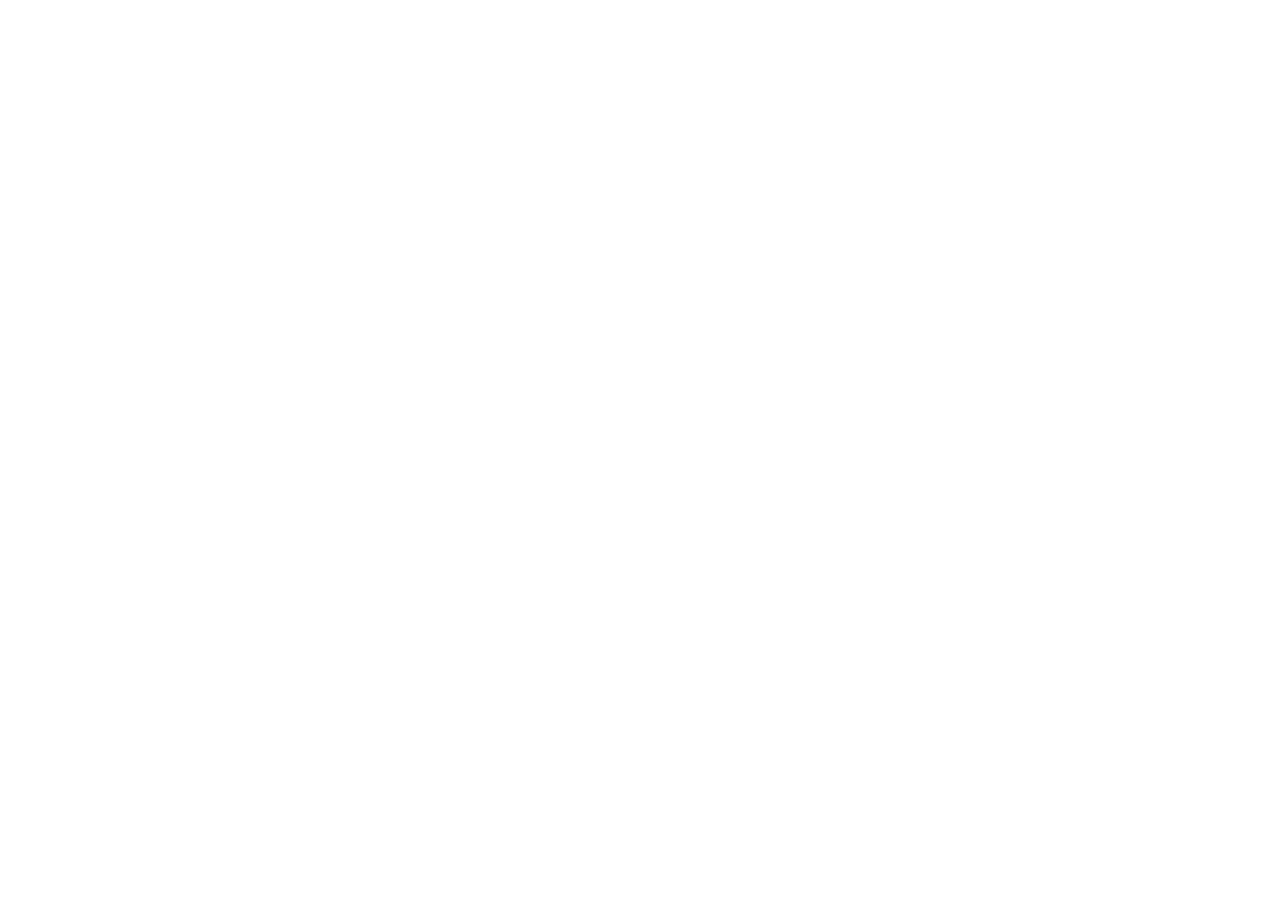
==== mainPage/mainPageIndex.html @ fe7f5686 "v1.0.0" ====
<!DOCTYPE html>
<html lang="en">
<head>
    <meta charset="UTF-8">
    <meta name="viewport" content="width=device-width, initial-scale=1.0">
    <title>Document</title>
</head>
<body>
    
</body>
</html>
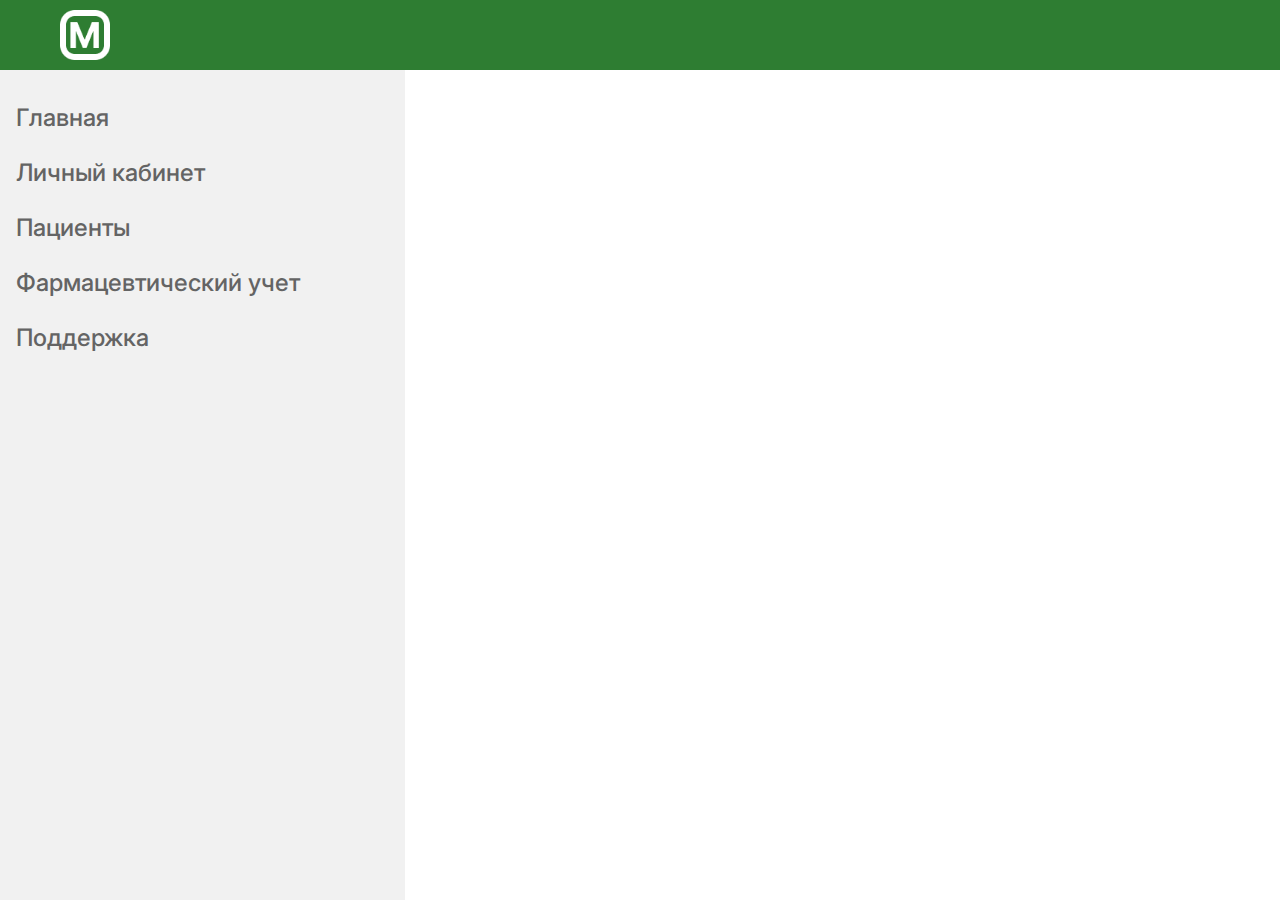
==== commit 5f1a82bc: "v1.0.1" ====
--- a/mainPage/mainPageIndex.html
+++ b/mainPage/mainPageIndex.html
@@ -3,9 +3,24 @@
 <head>
     <meta charset="UTF-8">
     <meta name="viewport" content="width=device-width, initial-scale=1.0">
+    <link rel="stylesheet" href="./../mainPage/css/mainStyle.css">
     <title>Document</title>
 </head>
 <body>
-    
+    <header class="header">
+        <div class="logo">
+            <a href="#">
+                <img src="./../mainPage/img/logo.png" alt="logo" width="50 ">
+            </a>
+        </div>
+    </header>
+    <!-- Сайдбар -->
+<div class="sidebar">
+    <a href="#home">Главная</a>
+    <a href="#personal">Личный кабинет</a>
+    <a href="#patients">Пациенты</a>
+    <a href="#pharmAccounting">Фармацевтический учет</a>
+    <a href="#suoport">Поддержка</a>
+  </div>
 </body>
 </html>--- a/mainPage/css/mainStyle.css
+++ b/mainPage/css/mainStyle.css
@@ -0,0 +1,48 @@
+@import url(./../../reset/reset.css);
+@import url('https://fonts.googleapis.com/css2?family=Inter:wght@100..900&display=swap');
+
+body{
+    font-family: "Inter", sans-serif;
+}
+
+.header {
+    display: flex;
+    align-items: center;
+    position: relative;
+    z-index: 10;
+
+    width: 100%; /* Заголовок на всю ширину экрана */
+    height: 70px;
+
+    background-color: #2E7D32;
+    padding-left: 60px;
+}
+
+.sidebar {
+    z-index: 5;
+    position: fixed;   /* Фиксирует сайдбар на одном месте */
+    top: 1;            /* Прикрепляет сайдбар к верхней части страницы */
+    left: 0;           /* Прикрепляет сайдбар к левой стороне страницы */
+    width: 405px;      /* Ширина сайдбара */
+    height: 100%;      /* Высота сайдбара занимает всю высоту страницы */
+    overflow-x: hidden; /* Прячет горизонтальную полосу прокрутки */
+    overflow-y: auto;  /* Добавляет вертикальную полосу прокрутки при необходимости */
+    background-color: #F1F1F1; /* Цвет фона сайдбара */
+    padding-top: 20px; /* Отступ сверху внутри сайдбара */
+  }
+  
+  /* Стили для ссылок внутри сайдбара */
+  .sidebar a {
+    display: block;
+    padding: 13px 8px 13px 16px;
+
+    text-decoration: none;
+    font-size: 24px;
+    font-weight: 500;
+    color: #646464;
+    
+  }
+  
+  .sidebar a:hover {
+    background-color: #E6E6E6; /* Цвет ссылок при наведении */
+  }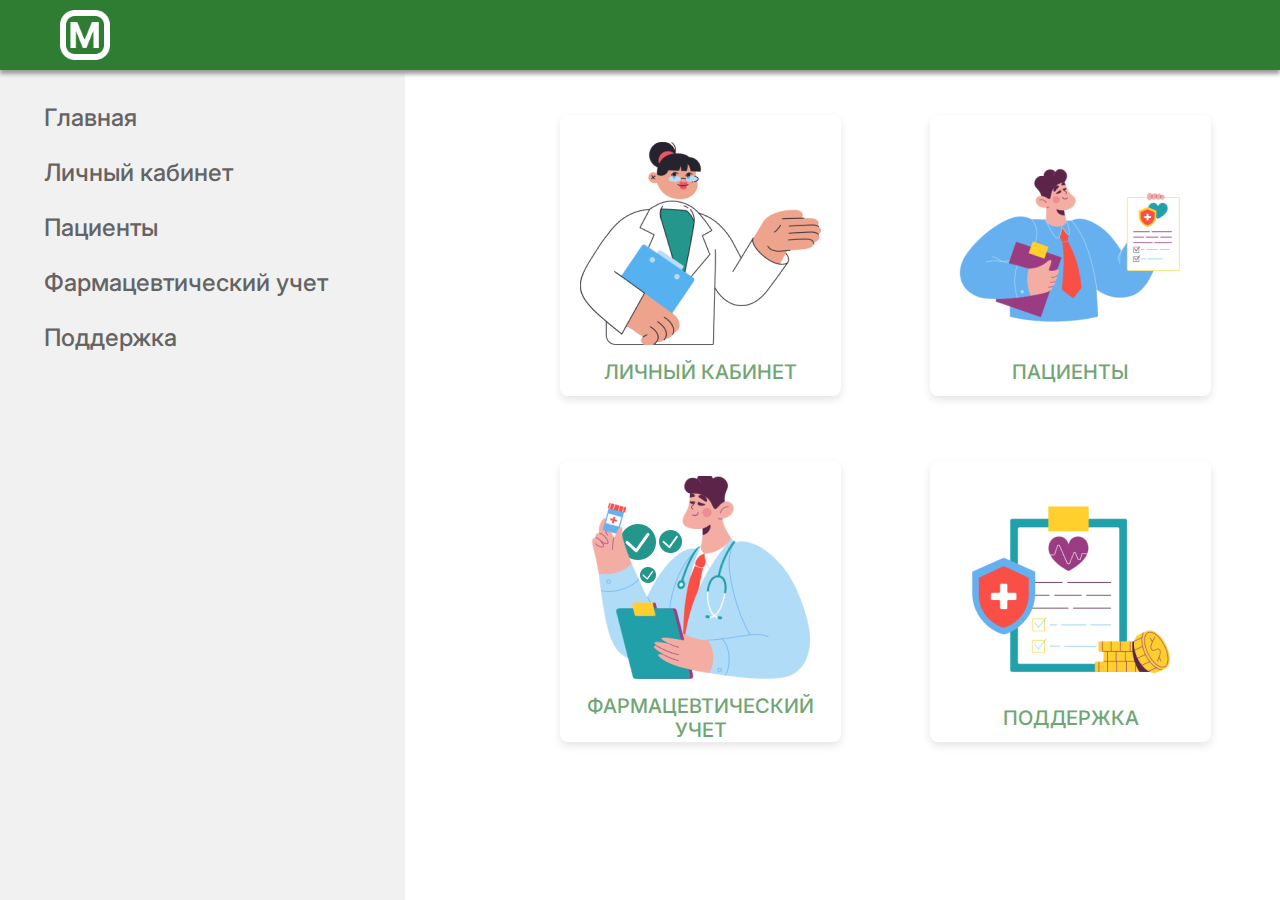
==== commit 83a90f34: "v1.0.2(mainPageIndex - может подвергнуться значительным изменениям, наприемр: замена слайдера на бур" ====
--- a/mainPage/mainPageIndex.html
+++ b/mainPage/mainPageIndex.html
@@ -4,7 +4,7 @@
     <meta charset="UTF-8">
     <meta name="viewport" content="width=device-width, initial-scale=1.0">
     <link rel="stylesheet" href="./../mainPage/css/mainStyle.css">
-    <title>Document</title>
+    <title>Главная</title>
 </head>
 <body>
     <header class="header">
@@ -15,12 +15,42 @@
         </div>
     </header>
     <!-- Сайдбар -->
-<div class="sidebar">
-    <a href="#home">Главная</a>
-    <a href="#personal">Личный кабинет</a>
-    <a href="#patients">Пациенты</a>
-    <a href="#pharmAccounting">Фармацевтический учет</a>
-    <a href="#suoport">Поддержка</a>
-  </div>
+    <div class="sidebar">
+        <a href="#home">Главная</a>
+        <a href="#personal">Личный кабинет</a>
+        <a href="#patients">Пациенты</a>
+        <a href="#pharmAccounting">Фармацевтический учет</a>
+        <a href="#suoport">Поддержка</a>
+    </div>
+
+    <div class="main-content">
+        <div class="container">
+            <div class="card">
+                <a href="!#">
+                    <img src="./../mainPage/img/personal_main-contentl.png" alt="">
+                    <p>Личный кабинет</p>
+                </a>
+            </div>
+            <div class="card">
+                <a href="!#">
+                    <img src="./../mainPage/img/patient_main-content.png" alt="">
+                    <p>Пациенты</p>
+                </a>
+            </div>
+            <div class="card">
+                <a href="!#">
+                    <img src="./../mainPage/img/pharmAccounting_main-content.png" alt="">
+                    <p>Фармацевтический учет</p>
+                </a>
+            </div>
+            <div class="card">
+                <a href="!#">
+                    <img src="./../mainPage/img/support_main-content.png" alt="">
+                    <p>Поддержка</p>
+                </a>
+            </div>
+            <!-- Добавьте дополнительные карточки при необходимости -->
+          </div>
+    </div>
 </body>
 </html>--- a/mainPage/css/mainStyle.css
+++ b/mainPage/css/mainStyle.css
@@ -6,19 +6,20 @@
 }
 
 .header {
-    display: flex;
+    display: flex; 
     align-items: center;
     position: relative;
     z-index: 10;
 
     width: 100%; /* Заголовок на всю ширину экрана */
-    height: 70px;
+    height: 70px; /* Высота в 70 пикс */
 
     background-color: #2E7D32;
     padding-left: 60px;
+    box-shadow: 0 4px 4px #9c9c9c;
 }
 
-.sidebar {
+  .sidebar {
     z-index: 5;
     position: fixed;   /* Фиксирует сайдбар на одном месте */
     top: 1;            /* Прикрепляет сайдбар к верхней части страницы */
@@ -29,20 +30,69 @@
     overflow-y: auto;  /* Добавляет вертикальную полосу прокрутки при необходимости */
     background-color: #F1F1F1; /* Цвет фона сайдбара */
     padding-top: 20px; /* Отступ сверху внутри сайдбара */
-  }
+}
   
-  /* Стили для ссылок внутри сайдбара */
-  .sidebar a {
+.sidebar a {
     display: block;
-    padding: 13px 8px 13px 16px;
+    padding: 13px 0 13px 44px;
 
     text-decoration: none;
     font-size: 24px;
     font-weight: 500;
     color: #646464;
     
+}
+  
+.sidebar a:hover {
+    background-color: #E6E6E6; /* Цвет ссылок при наведении */
+}
+
+
+.container {
+  display: flex;
+  flex-wrap: wrap;
+  justify-content: space-evenly; /* Равномерное распределение карточек по горизонтали */
+  align-items: center; /* Выравнивание карточек по верхнему краю */
+  gap: 20px; /* Пространство между карточками */
+  margin-left: 491px;
+}
+
+.card {
+  display: flex;
+  justify-content: center;
+  align-items: center;
+  height: 281px;
+  width: 281px;
+  margin-top: 45px;
+  
+  box-shadow: 0 4px 8px rgba(0,0,0,0.1); /* Добавляем тень для карточек */
+  border-radius: 8px;
+}
+
+.card a {
+  padding-top: 15px;
+  text-align: center;  
+}
+
+.card p {
+  padding-top: 15px;
+
+  color: #71A674;
+  font-size: 20px;
+  font-weight: 500;
+  text-transform: uppercase;
+}
+
+.card :hover{
+
+  color: #2E7D32;
+}
+
+/* Медиа-запросы могут быть использованы для адаптации под мобильные устройства */
+@media (max-width: 768px) {
+  .card {
+    flex: 0 1 100%; /* На маленьких экранах карточки занимают всю ширину */
   }
-  
-  .sidebar a:hover {
-    background-color: #E6E6E6; /* Цвет ссылок при наведении */
-  }+}
+
+
